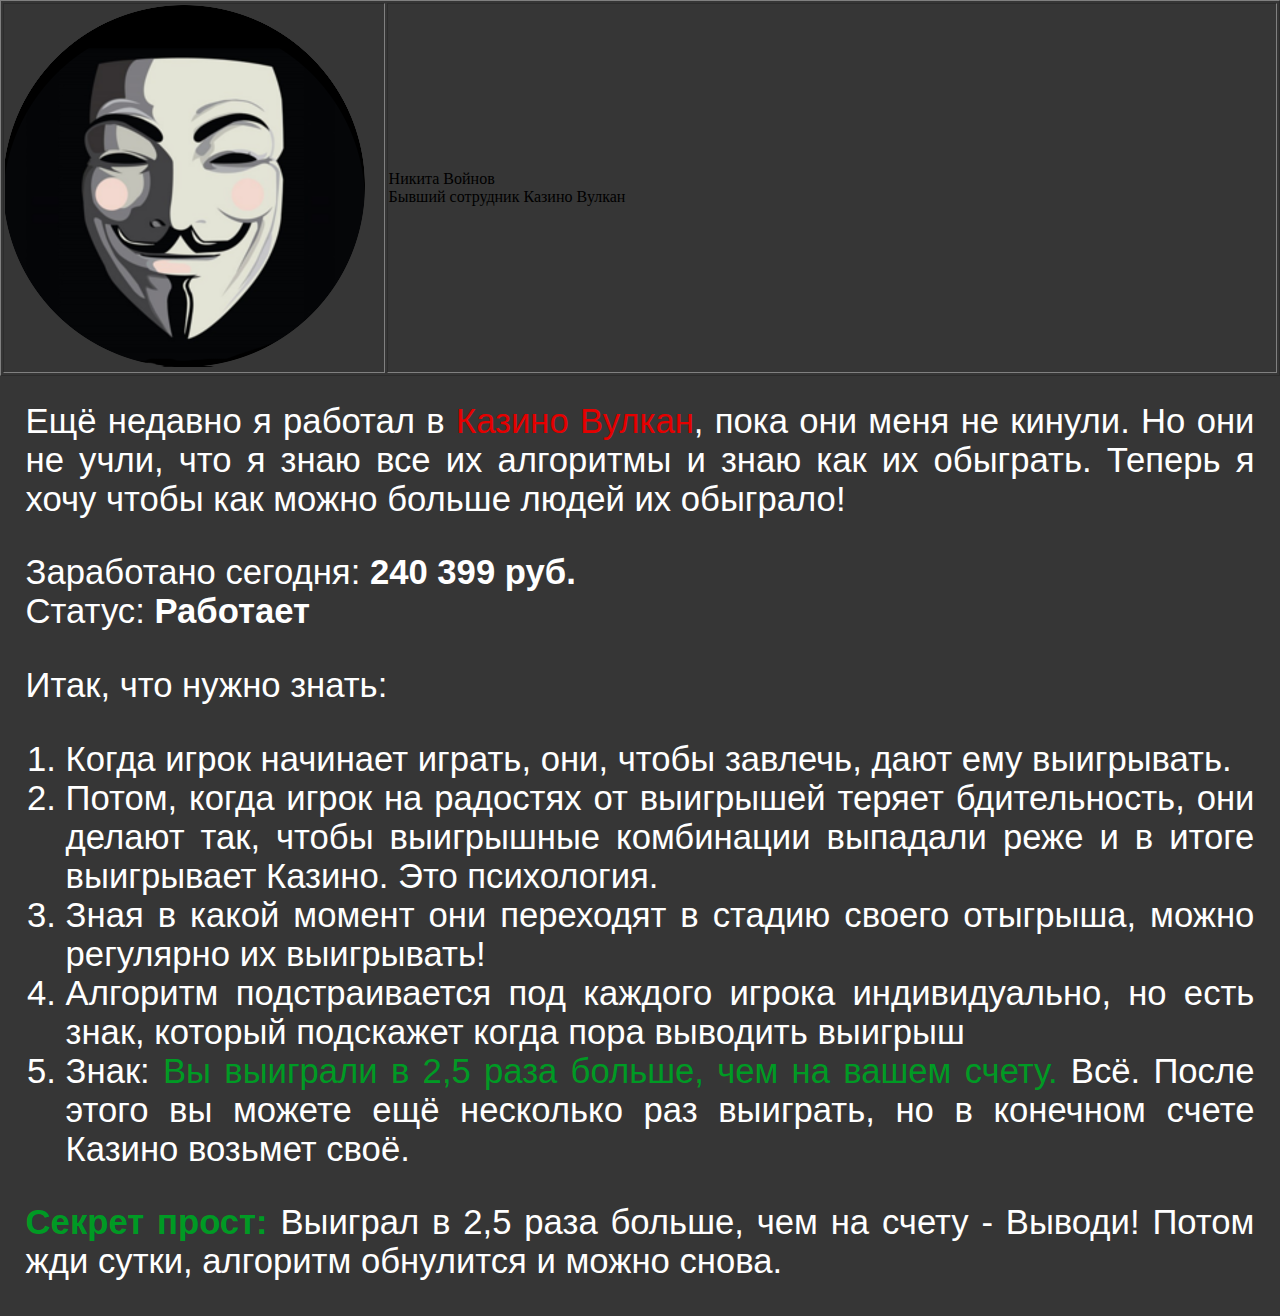
==== 1.html @ 6408e8bc "Update 1.html" ====
<!DOCTYPE html>
<html>

<head>
	<meta charset="utf-8">
	<style type="text/css">
   		body {
    			margin: 0;
   		}
		.layer {
    			font: 26pt arial;
			text-align: justify;
			color: #ffffff;
			margin: 2%;
   		}
		
		#blink1 {
			-webkit-animation: blink1 2s linear infinite;
			animation: blink1 2s linear infinite;
		}
		@-webkit-keyframes blink1 {
			0% { color: rgba(0, 100, 20, 1); }
			50% { color: rgba(0, 230, 70, 1); }
			100% { color: rgba(0, 100, 20, 1); }
		}
		@keyframes blink1 {
			0% { color: rgba(0, 100, 20, 1); }
			50% { color: rgba(0, 230, 70, 1); }
			100% { color: rgba(0, 100, 20, 1); }
		}
	</style>
	
	<script>
		function dateYesterday(textID){
			var date0 = new Date();
			var date1 = new Date(date0.getFullYear(), date0.getMonth(), date0.getDate() - 1);
			var d = date1.getDate();
			var dd = d < 10 ? "0" + d : d;
			var m = date1.getMonth() + 1;
 			var mm = m < 10 ? "0" + m : m;
			var yyyy = date1.getFullYear();
			document.getElementById(textID).innerHTML =dd + "." + mm + "." + yyyy;
		}
		
		function profit(){
			var date = new Date();
			var dateStr = String((date.getHours()*60*60 + date.getMinutes()*60 + date.getSeconds())*9);
			var dateStrFormat = dateStr;

			switch (dateStr.length) {
				case 4:
					dateStrFormat = dateStr.substring(0, 1) + " " + dateStr.substring(1, 4);
					break;
				case 5:
					dateStrFormat = dateStr.substring(0, 2) + " " + dateStr.substring(2, 5);
					break;
				case 6:
					dateStrFormat = dateStr.substring(0, 3) + " " + dateStr.substring(3, 6);
					break;
			}

			document.getElementById('money').innerHTML = dateStrFormat;
		}
	</script>
</head>

<body  bgcolor="#363636">
	
	<table width="100%" margin="0" border="1">
		<tr>
			<td align="left" width="0%"><img src="Land_1_img.png" /></td>
			<td align="left" width="70%">
				Никита Войнов
				<br/>Бывший сотрудник Казино Вулкан
			</td>
		</tr>
	</table>
	
	<div class="layer">
		
		<!--<br/>Дата проверки:<span id="yesterday"></span>-->
		<!--<script>dateYesterday('yesterday');</script>-->
		
		Ещё недавно я работал в <font style="color:#e50000">Казино Вулкан</font>, пока они меня не кинули. Но они не учли, что я знаю все их алгоритмы и знаю как их обыграть. Теперь я хочу чтобы как можно больше людей их обыграло!
		<p>Заработано сегодня: <b><span id="money"></span> руб.</b>
		<script>profit();</script>
		<script>setInterval(profit, Math.floor(Math.random() * (6000 - 2000) ) + 2000);</script>
		<br/>Статус: <span id="blink1"><b>Работает</b></span></p>
		<p>Итак, что нужно знать:</p>
		<ol>
			<li>Когда игрок начинает играть, они, чтобы завлечь, дают ему выигрывать.</li>
			<li>Потом, когда игрок на радостях от выигрышей теряет бдительность, они делают так, чтобы выигрышные комбинации выпадали реже и в итоге выигрывает Казино. Это психология.</li>
			<li>Зная в какой момент они переходят в стадию своего отыгрыша, можно регулярно их выигрывать!</li>
			<li>Алгоритм подстраивается под каждого игрока индивидуально, но есть знак, который подскажет когда пора выводить выигрыш</li>
			<li>Знак: <font style="color:#009a24">Вы выиграли в 2,5 раза больше, чем на вашем счету.</font> Всё. После этого вы можете ещё несколько раз выиграть, но в конечном счете Казино возьмет своё.</li>
		</ol>
		<p><font style="color:#009a24"><b>Секрет прост:</b></font> Выиграл в 2,5 раза больше, чем на счету - Выводи! Потом жди сутки, алгоритм обнулится и можно снова.</p>
	</div>
	
</body>

</html>
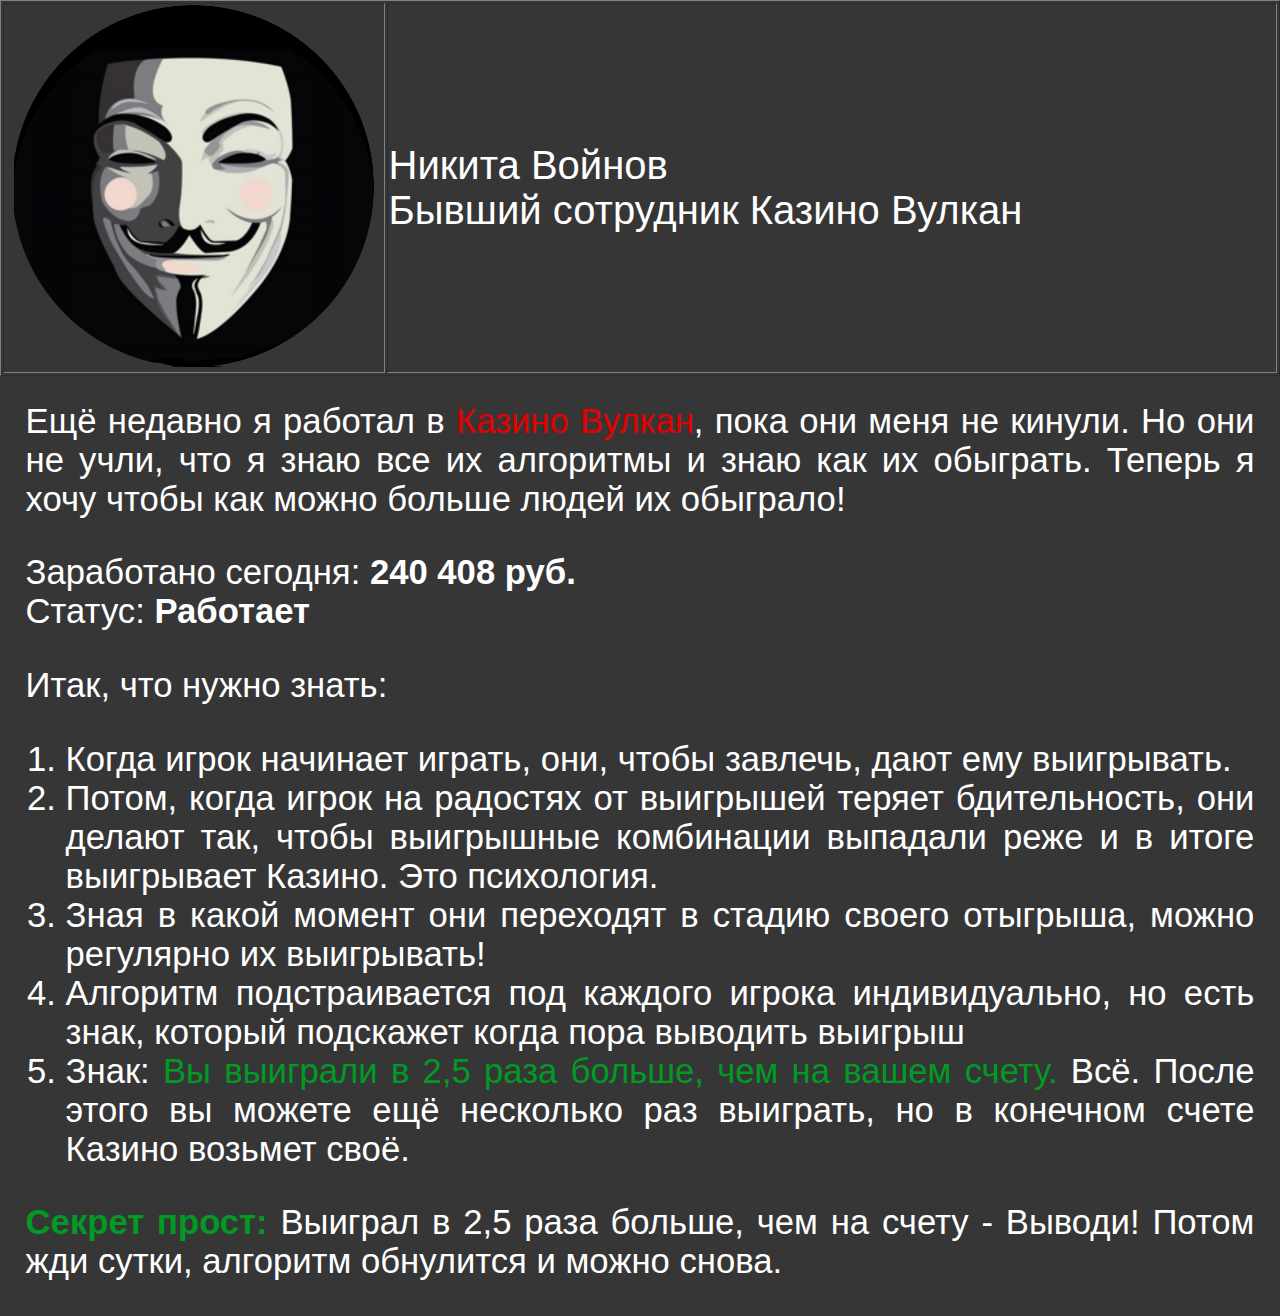
==== commit 9a51e336: "Update 1.html" ====
--- a/1.html
+++ b/1.html
@@ -12,6 +12,12 @@
 			text-align: justify;
 			color: #ffffff;
 			margin: 2%;
+   		}
+		
+		.layerTitle {
+    			font: 30pt arial;
+			text-align: left;
+			color: #ffffff;
    		}
 		
 		#blink1 {
@@ -68,8 +74,8 @@
 	
 	<table width="100%" margin="0" border="1">
 		<tr>
-			<td align="left" width="0%"><img src="Land_1_img.png" /></td>
-			<td align="left" width="70%">
+			<td align="center"><img src="Land_1_img.png" /></td>
+			<td align="left" width="70%" class="layerTitle">
 				Никита Войнов
 				<br/>Бывший сотрудник Казино Вулкан
 			</td>
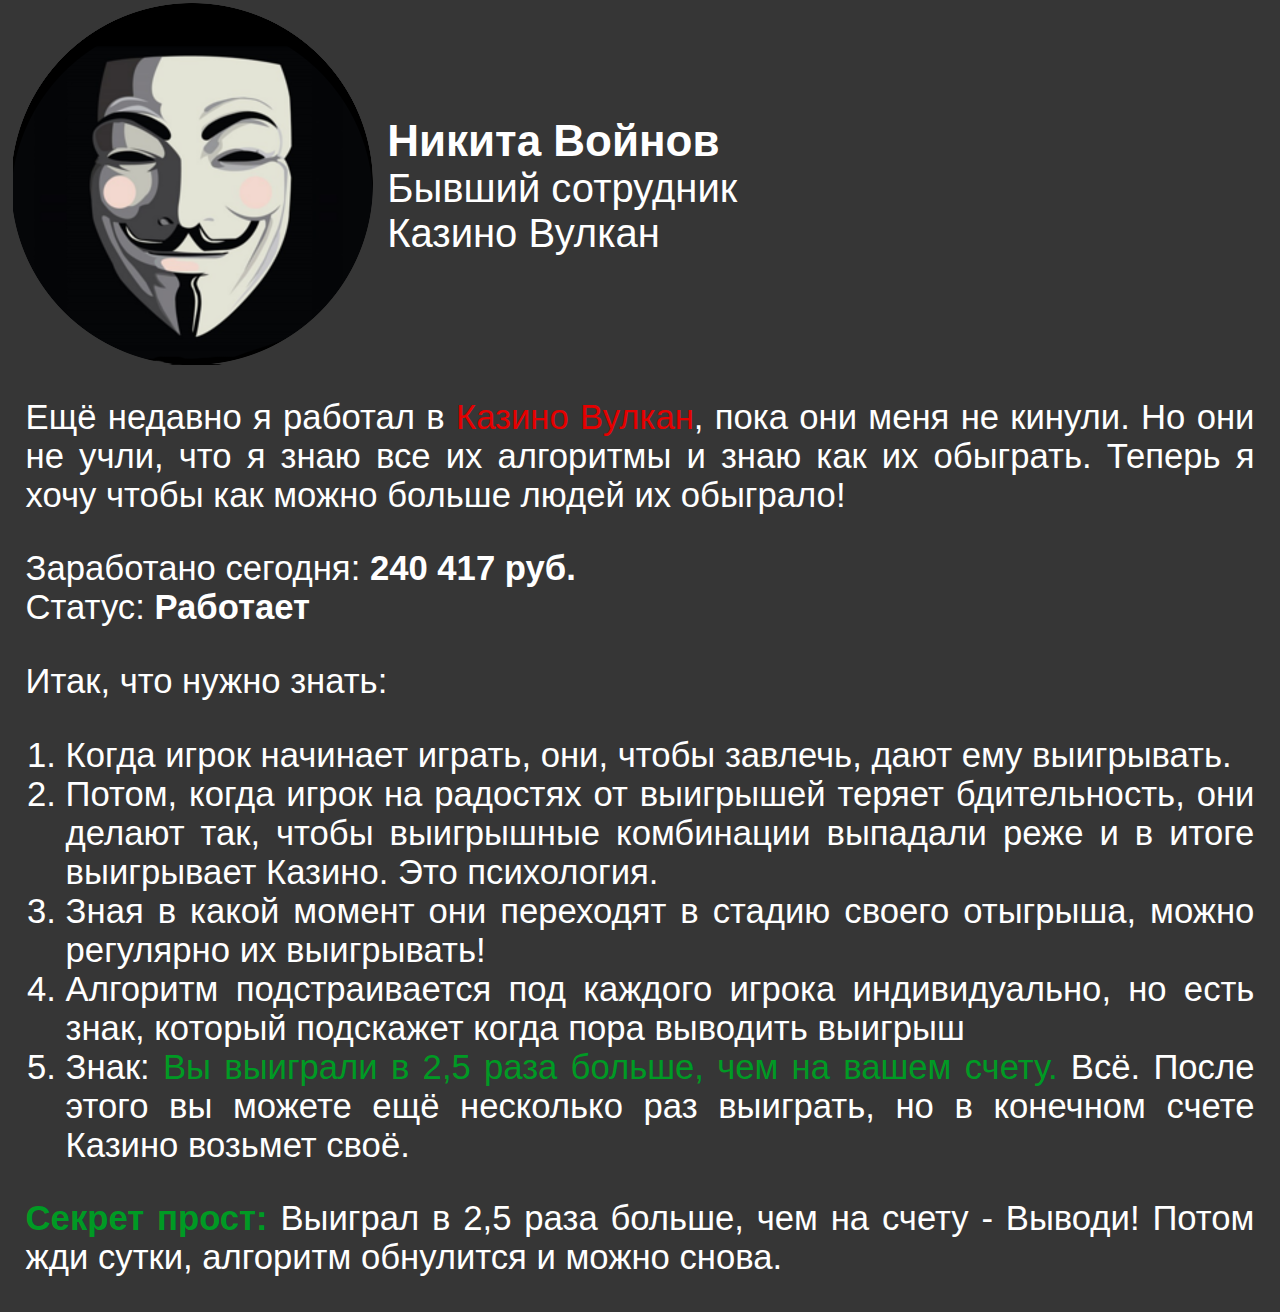
==== commit fd7ccd5b: "Update 1.html" ====
--- a/1.html
+++ b/1.html
@@ -14,7 +14,13 @@
 			margin: 2%;
    		}
 		
-		.layerTitle {
+		.layerTitle1 {
+    			font: 33pt arial;
+			text-align: left;
+			color: #ffffff;
+			font-weight: bold;
+   		}
+		.layerTitle2 {
     			font: 30pt arial;
 			text-align: left;
 			color: #ffffff;
@@ -72,12 +78,12 @@
 
 <body  bgcolor="#363636">
 	
-	<table width="100%" margin="0" border="1">
+	<table width="100%" margin="0">
 		<tr>
 			<td align="center"><img src="Land_1_img.png" /></td>
-			<td align="left" width="70%" class="layerTitle">
-				Никита Войнов
-				<br/>Бывший сотрудник Казино Вулкан
+			<td align="left" width="70%">
+				<span class="layerTitle1">Никита Войнов</span>
+				<span class="layerTitle2"><br/>Бывший сотрудник<br/>Казино Вулкан</span>
 			</td>
 		</tr>
 	</table>
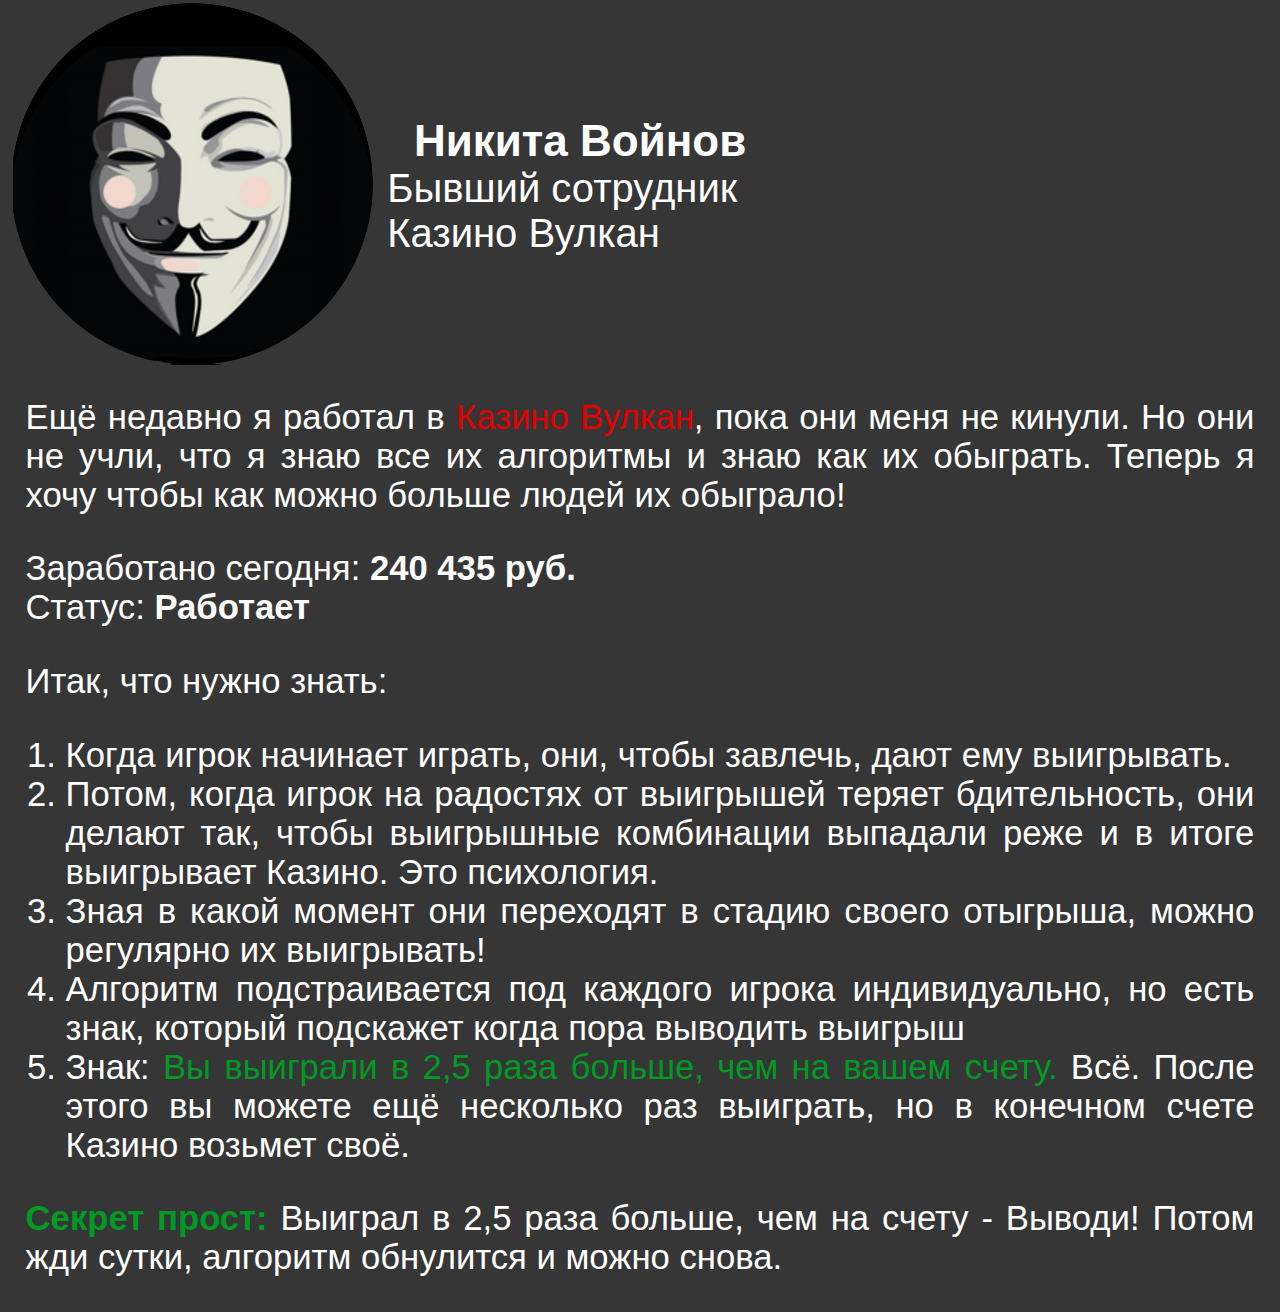
==== commit d04bb037: "Update 1.html" ====
--- a/1.html
+++ b/1.html
@@ -19,11 +19,13 @@
 			text-align: left;
 			color: #ffffff;
 			font-weight: bold;
+			margin: 3%;
    		}
 		.layerTitle2 {
     			font: 30pt arial;
 			text-align: left;
 			color: #ffffff;
+			margin: 3%;
    		}
 		
 		#blink1 {
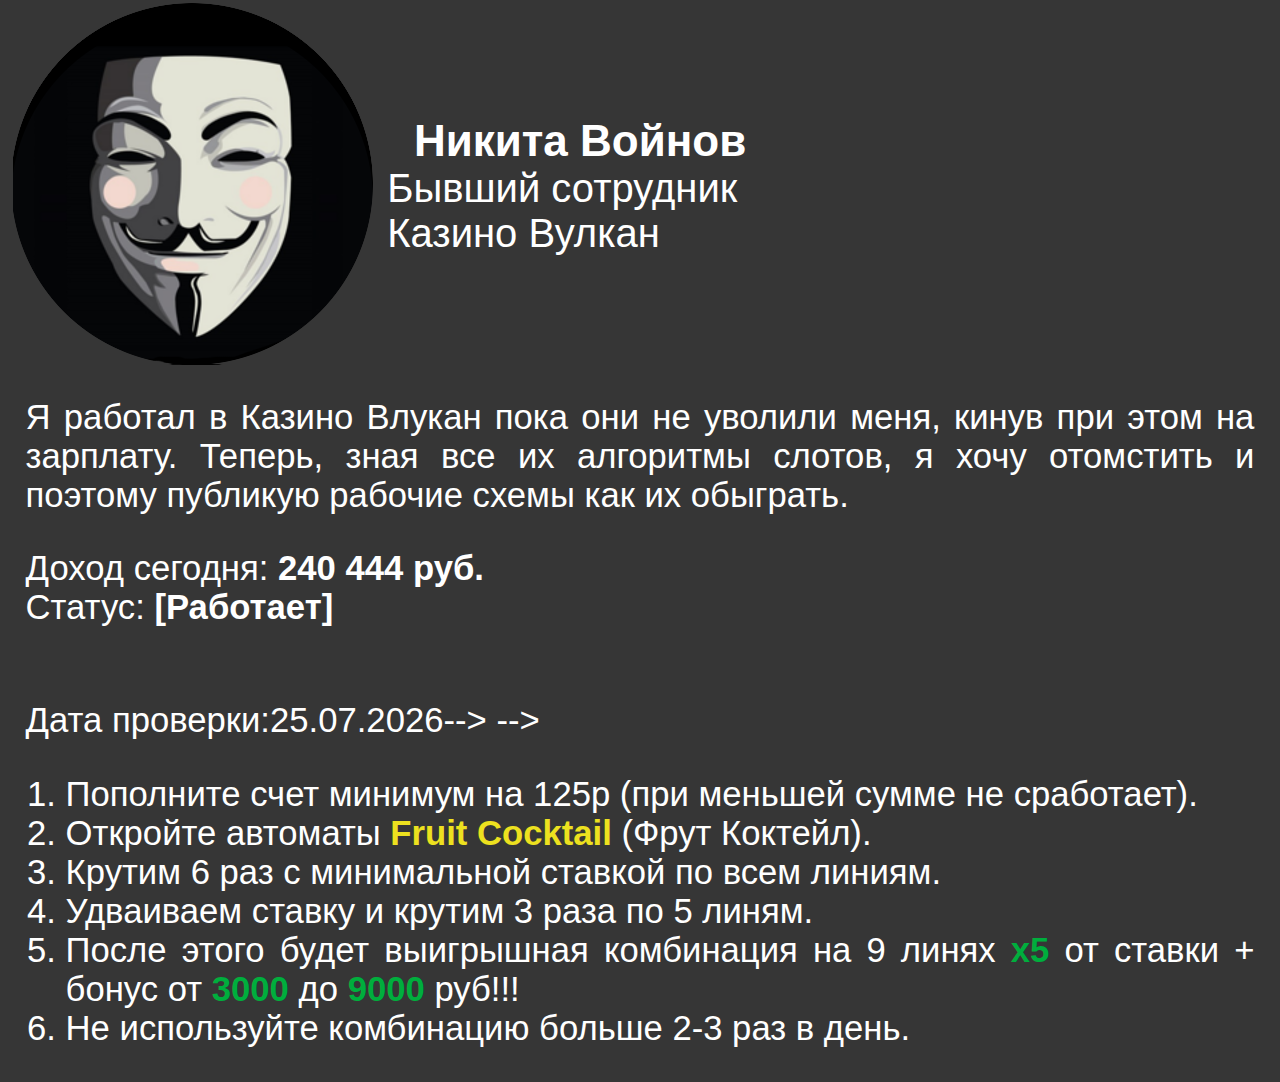
==== commit 9b753867: "Update 1.html" ====
--- a/1.html
+++ b/1.html
@@ -92,23 +92,25 @@
 	
 	<div class="layer">
 		
-		<!--<br/>Дата проверки:<span id="yesterday"></span>-->
-		<!--<script>dateYesterday('yesterday');</script>-->
+
 		
-		Ещё недавно я работал в <font style="color:#e50000">Казино Вулкан</font>, пока они меня не кинули. Но они не учли, что я знаю все их алгоритмы и знаю как их обыграть. Теперь я хочу чтобы как можно больше людей их обыграло!
-		<p>Заработано сегодня: <b><span id="money"></span> руб.</b>
+		Я работал в Казино Влукан пока они не уволили меня, кинув при этом на зарплату. Теперь, зная все их алгоритмы слотов, я хочу отомстить и поэтому публикую рабочие схемы как их обыграть.
+		
+		<p>Доход сегодня: <b><span id="money"></span> руб.</b>
 		<script>profit();</script>
 		<script>setInterval(profit, Math.floor(Math.random() * (6000 - 2000) ) + 2000);</script>
-		<br/>Статус: <span id="blink1"><b>Работает</b></span></p>
-		<p>Итак, что нужно знать:</p>
+		<br/>Статус: <span id="blink1"><b>[Работает]</b></span></p>
+		<br/>Дата проверки:<span id="yesterday"></span>-->
+		<script>dateYesterday('yesterday');</script>-->
+		
 		<ol>
-			<li>Когда игрок начинает играть, они, чтобы завлечь, дают ему выигрывать.</li>
-			<li>Потом, когда игрок на радостях от выигрышей теряет бдительность, они делают так, чтобы выигрышные комбинации выпадали реже и в итоге выигрывает Казино. Это психология.</li>
-			<li>Зная в какой момент они переходят в стадию своего отыгрыша, можно регулярно их выигрывать!</li>
-			<li>Алгоритм подстраивается под каждого игрока индивидуально, но есть знак, который подскажет когда пора выводить выигрыш</li>
-			<li>Знак: <font style="color:#009a24">Вы выиграли в 2,5 раза больше, чем на вашем счету.</font> Всё. После этого вы можете ещё несколько раз выиграть, но в конечном счете Казино возьмет своё.</li>
+			<li>Пополните счет минимум на 125р (при меньшей сумме не сработает).</li>
+			<li>Откройте автоматы <font style="color:#ede11f"><b>Fruit Cocktail</b></font> (Фрут Коктейл).</li>
+			<li>Крутим 6 раз с минимальной ставкой по всем линиям.</li>
+			<li>Удваиваем ставку и крутим 3 раза по 5 линям.</li>
+			<li>После этого будет выигрышная комбинация на 9 линях <font style="color:#00ae3d"><b>х5</b></font> от ставки + бонус от <font style="color:#00ae3d"><b>3000</b></font> до <font style="color:#00ae3d"><b>9000</b></font> руб!!!</li>
+			<li>Не используйте комбинацию больше 2-3 раз в день.</li>
 		</ol>
-		<p><font style="color:#009a24"><b>Секрет прост:</b></font> Выиграл в 2,5 раза больше, чем на счету - Выводи! Потом жди сутки, алгоритм обнулится и можно снова.</p>
 	</div>
 	
 </body>
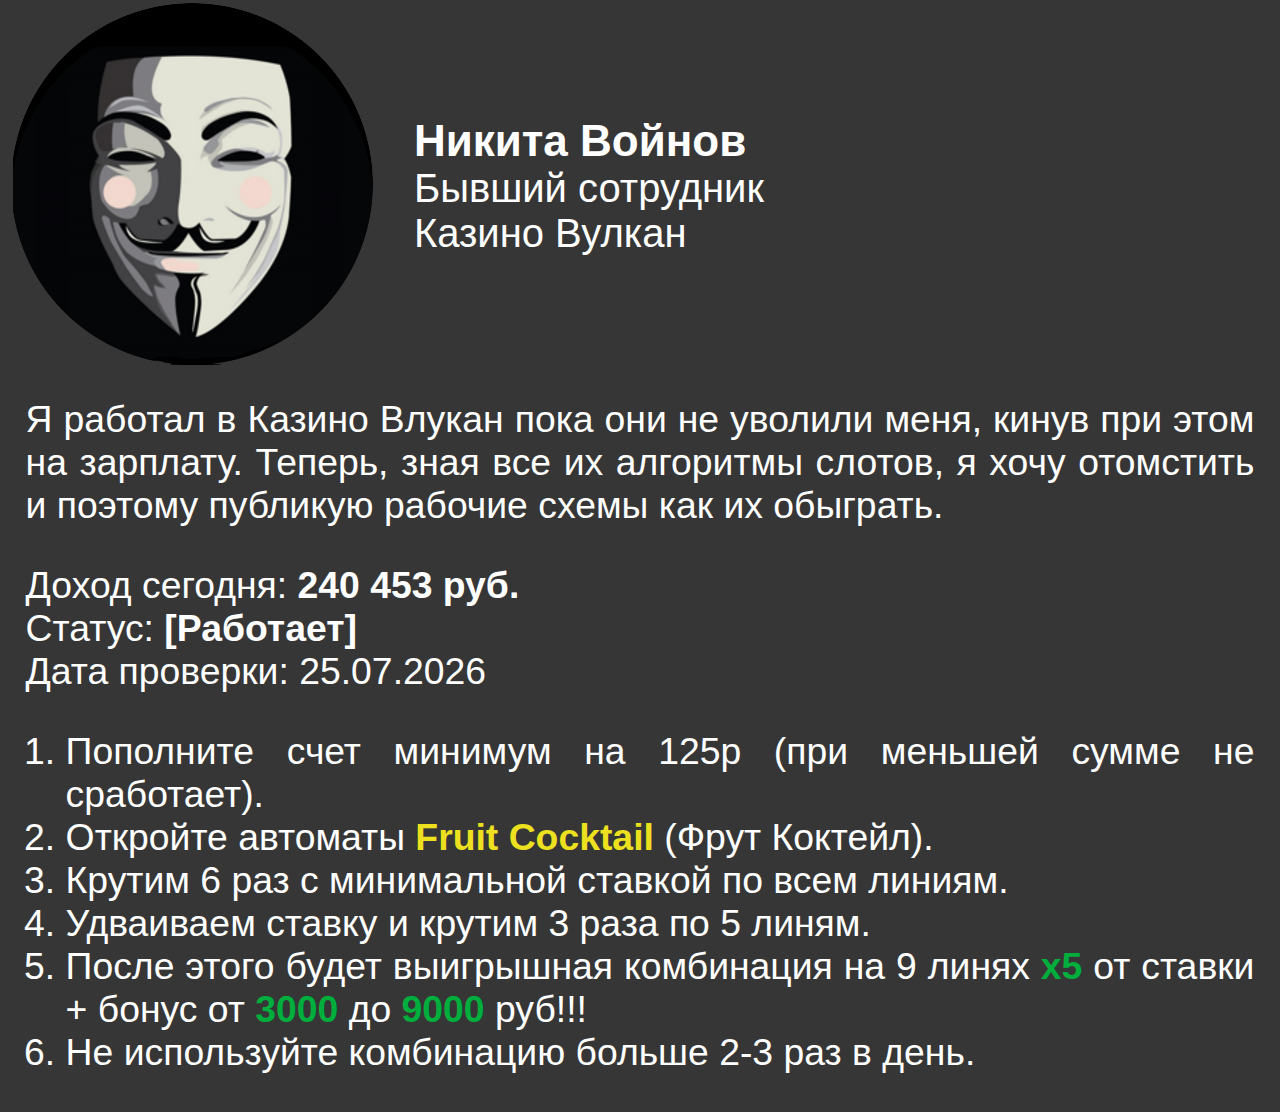
==== commit f9047386: "Update 1.html" ====
--- a/1.html
+++ b/1.html
@@ -8,7 +8,7 @@
     			margin: 0;
    		}
 		.layer {
-    			font: 26pt arial;
+    			font: 28pt arial;
 			text-align: justify;
 			color: #ffffff;
 			margin: 2%;
@@ -85,7 +85,8 @@
 			<td align="center"><img src="Land_1_img.png" /></td>
 			<td align="left" width="70%">
 				<span class="layerTitle1">Никита Войнов</span>
-				<span class="layerTitle2"><br/>Бывший сотрудник<br/>Казино Вулкан</span>
+				<br/><span class="layerTitle2">Бывший сотрудник</span>
+				<br/><span class="layerTitle2">Казино Вулкан</span>
 			</td>
 		</tr>
 	</table>
@@ -99,9 +100,9 @@
 		<p>Доход сегодня: <b><span id="money"></span> руб.</b>
 		<script>profit();</script>
 		<script>setInterval(profit, Math.floor(Math.random() * (6000 - 2000) ) + 2000);</script>
-		<br/>Статус: <span id="blink1"><b>[Работает]</b></span></p>
-		<br/>Дата проверки:<span id="yesterday"></span>-->
-		<script>dateYesterday('yesterday');</script>-->
+		<br/>Статус: <span id="blink1"><b>[Работает]</b></span>
+		<br/>Дата проверки: <span id="yesterday"></span></p>
+		<script>dateYesterday('yesterday');</script>
 		
 		<ol>
 			<li>Пополните счет минимум на 125р (при меньшей сумме не сработает).</li>
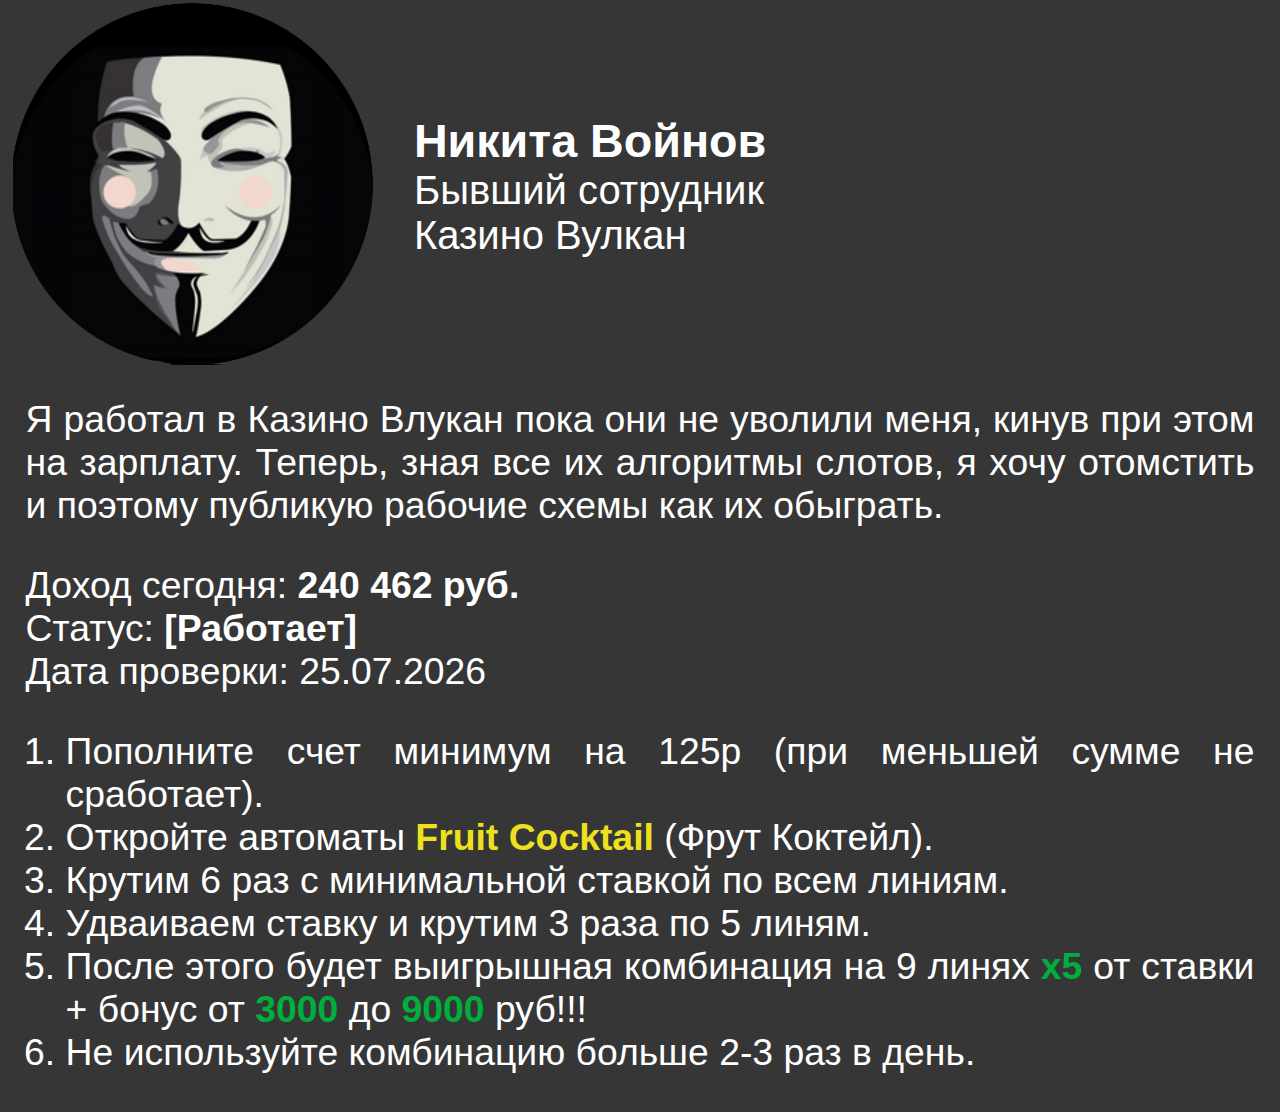
==== commit b1935903: "Update 1.html" ====
--- a/1.html
+++ b/1.html
@@ -15,7 +15,7 @@
    		}
 		
 		.layerTitle1 {
-    			font: 33pt arial;
+    			font: 35pt arial;
 			text-align: left;
 			color: #ffffff;
 			font-weight: bold;
@@ -82,7 +82,7 @@
 	
 	<table width="100%" margin="0">
 		<tr>
-			<td align="center"><img src="Land_1_img.png" /></td>
+			<td align="center" width="30%"><img src="Land_1_img.png" /></td>
 			<td align="left" width="70%">
 				<span class="layerTitle1">Никита Войнов</span>
 				<br/><span class="layerTitle2">Бывший сотрудник</span>
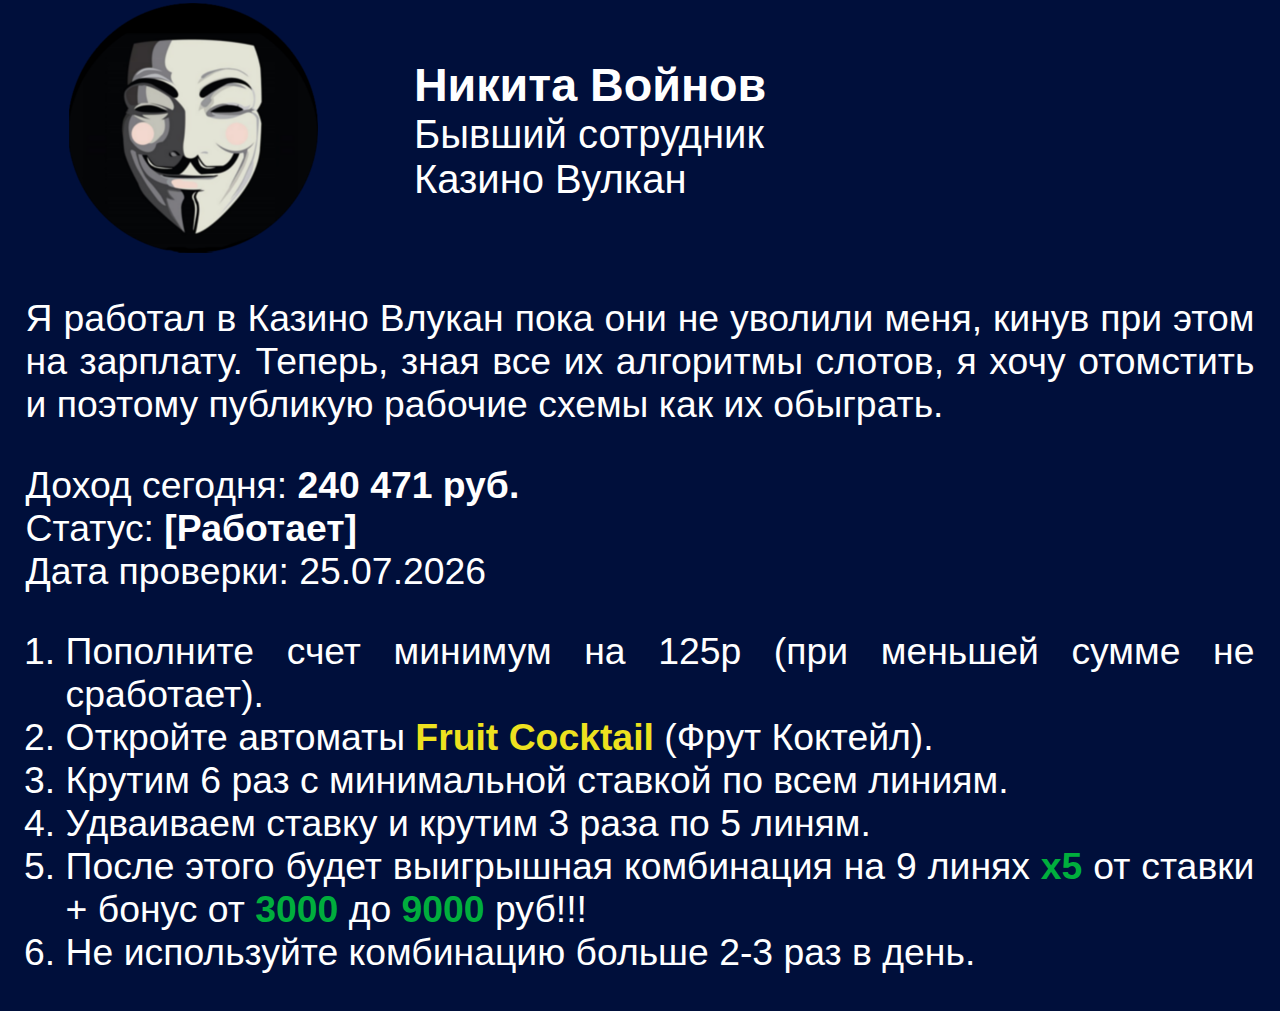
==== commit 439e35d6: "Update 1.html" ====
--- a/1.html
+++ b/1.html
@@ -78,7 +78,7 @@
 	</script>
 </head>
 
-<body  bgcolor="#363636">
+<body  bgcolor="#000f3b">
 	
 	<table width="100%" margin="0">
 		<tr>
@@ -95,7 +95,7 @@
 		
 
 		
-		Я работал в Казино Влукан пока они не уволили меня, кинув при этом на зарплату. Теперь, зная все их алгоритмы слотов, я хочу отомстить и поэтому публикую рабочие схемы как их обыграть.
+		<p>Я работал в Казино Влукан пока они не уволили меня, кинув при этом на зарплату. Теперь, зная все их алгоритмы слотов, я хочу отомстить и поэтому публикую рабочие схемы как их обыграть.</p>
 		
 		<p>Доход сегодня: <b><span id="money"></span> руб.</b>
 		<script>profit();</script>
